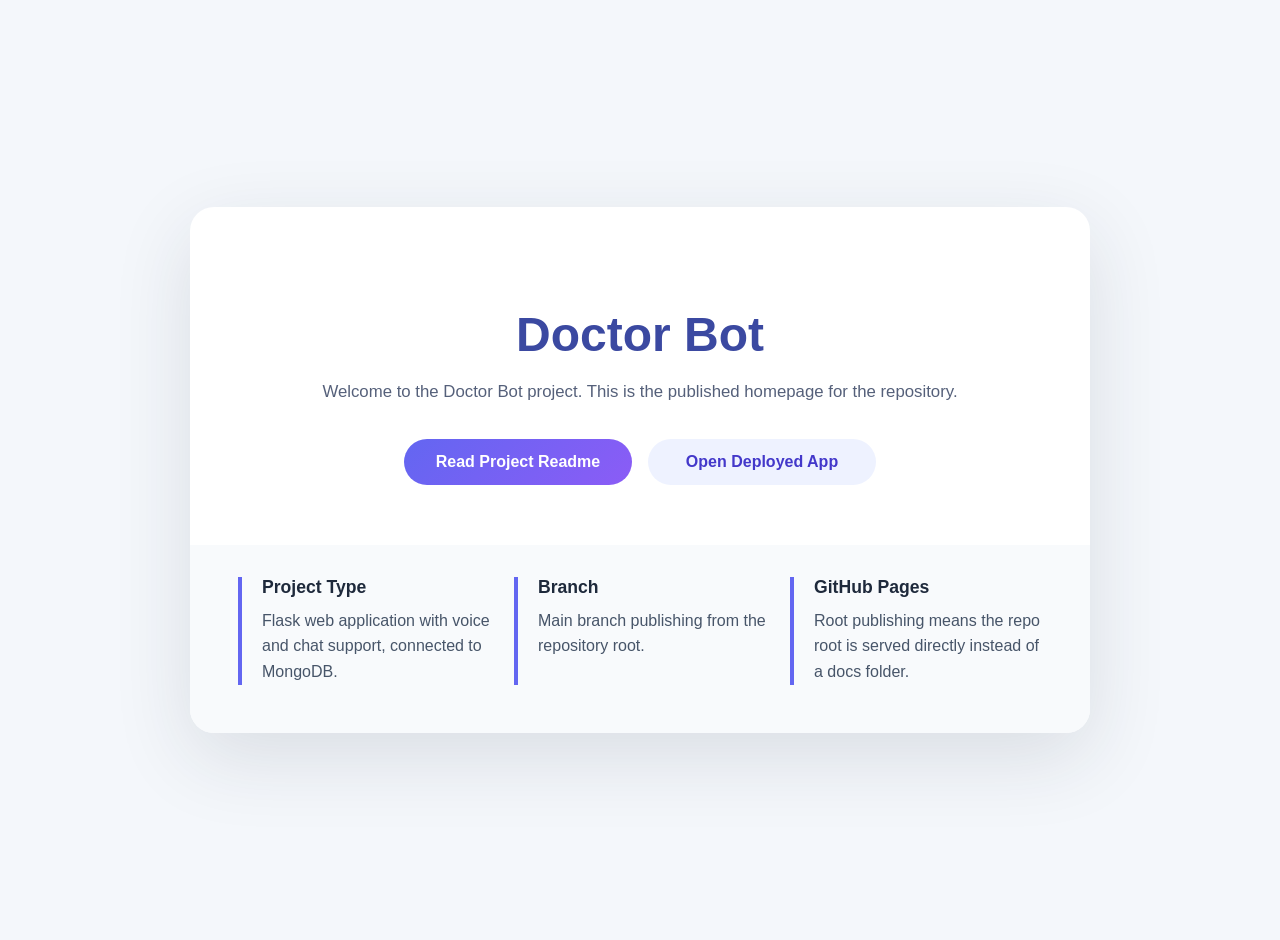
==== index.html @ 4a7c01ed "Add root index.html for GitHub Pages publishing" ====
<!DOCTYPE html>
<html lang="en">
<head>
  <meta charset="UTF-8">
  <meta name="viewport" content="width=device-width, initial-scale=1.0">
  <title>Doctor Bot</title>
  <style>
    body {
      margin: 0;
      font-family: 'Segoe UI', Tahoma, Geneva, Verdana, sans-serif;
      background: #f4f7fb;
      color: #2d3748;
      display: flex;
      justify-content: center;
      align-items: center;
      min-height: 100vh;
      padding: 20px;
    }
    .card {
      width: 100%;
      max-width: 900px;
      background: white;
      border-radius: 24px;
      box-shadow: 0 24px 80px rgba(31, 45, 61, 0.12);
      overflow: hidden;
    }
    .hero {
      padding: 60px 48px;
      text-align: center;
    }
    .hero h1 {
      font-size: 3rem;
      margin-bottom: 16px;
      color: #3b49a1;
    }
    .hero p {
      font-size: 1.05rem;
      line-height: 1.7;
      color: #55607a;
      max-width: 720px;
      margin: 0 auto 32px;
    }
    .actions {
      display: flex;
      flex-wrap: wrap;
      justify-content: center;
      gap: 16px;
    }
    .actions a {
      display: inline-flex;
      align-items: center;
      justify-content: center;
      min-width: 180px;
      padding: 14px 24px;
      border-radius: 999px;
      font-weight: 600;
      text-decoration: none;
      transition: transform 0.25s ease, box-shadow 0.25s ease;
    }
    .actions a.primary {
      background: linear-gradient(135deg, #6366f1, #8b5cf6);
      color: white;
    }
    .actions a.secondary {
      background: #eef2ff;
      color: #4338ca;
    }
    .actions a:hover {
      transform: translateY(-2px);
      box-shadow: 0 16px 32px rgba(99, 102, 241, 0.18);
    }
    .details {
      display: grid;
      grid-template-columns: repeat(auto-fit, minmax(220px, 1fr));
      gap: 24px;
      padding: 32px 48px 48px;
      background: #f8fafc;
    }
    .detail {
      border-left: 4px solid #6366f1;
      padding-left: 20px;
    }
    .detail h3 {
      margin: 0 0 10px;
      font-size: 1.1rem;
      color: #1e293b;
    }
    .detail p {
      margin: 0;
      color: #475569;
      line-height: 1.6;
    }
    @media (max-width: 640px) {
      .hero {
        padding: 40px 24px;
      }
      .details {
        padding: 24px;
      }
    }
  </style>
</head>
<body>
  <div class="card">
    <section class="hero">
      <h1>Doctor Bot</h1>
      <p>Welcome to the Doctor Bot project. This is the published homepage for the repository.</p>
      <div class="actions">
        <a class="primary" href="README.md">Read Project Readme</a>
        <a class="secondary" href="#">Open Deployed App</a>
      </div>
    </section>
    <section class="details">
      <div class="detail">
        <h3>Project Type</h3>
        <p>Flask web application with voice and chat support, connected to MongoDB.</p>
      </div>
      <div class="detail">
        <h3>Branch</h3>
        <p>Main branch publishing from the repository root.</p>
      </div>
      <div class="detail">
        <h3>GitHub Pages</h3>
        <p>Root publishing means the repo root is served directly instead of a docs folder.</p>
      </div>
    </section>
  </div>
</body>
</html>
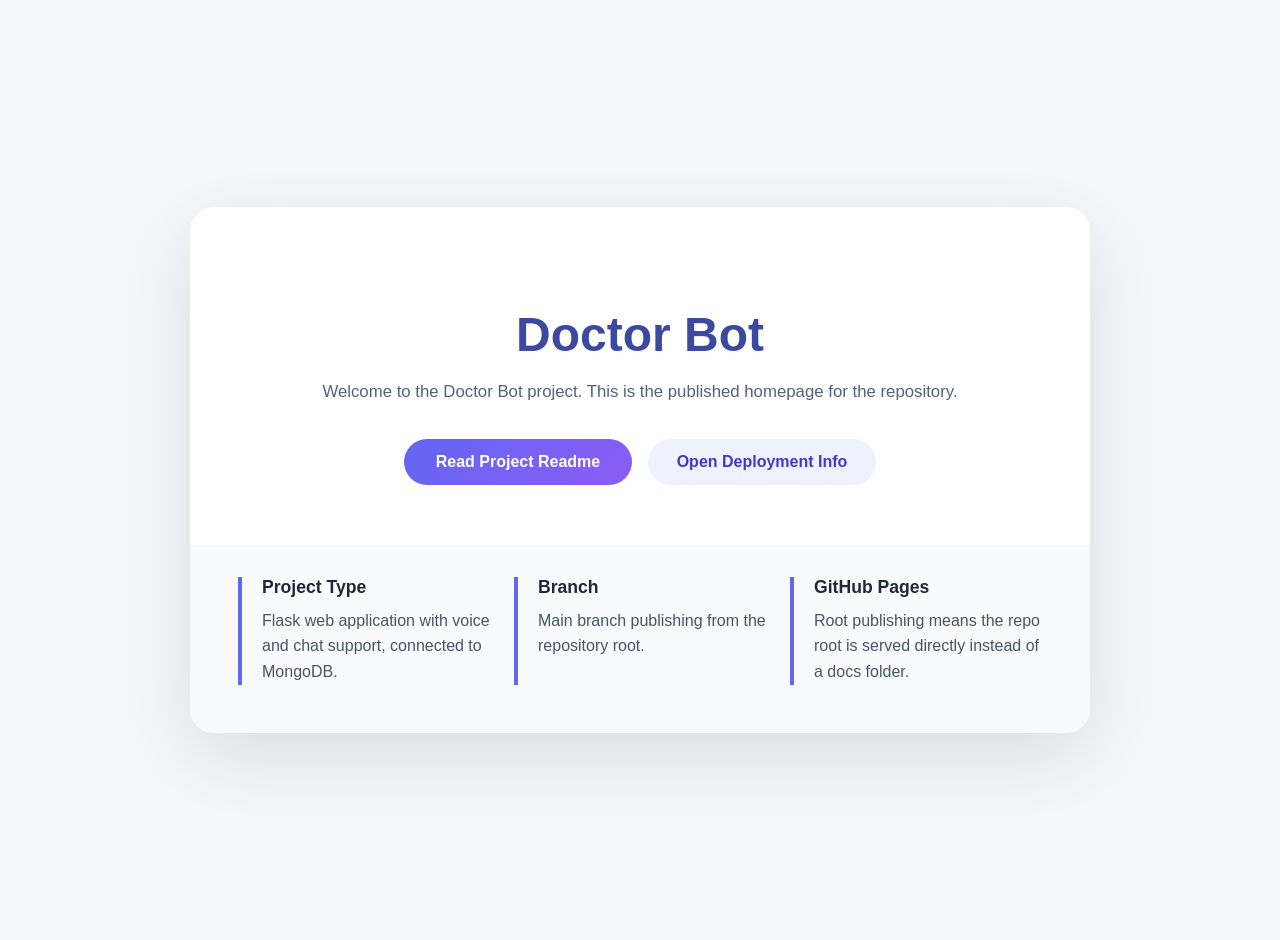
==== commit ad9dff46: "Fix root page button and add deployment URL fallback" ====
--- a/index.html
+++ b/index.html
@@ -107,7 +107,7 @@
       <p>Welcome to the Doctor Bot project. This is the published homepage for the repository.</p>
       <div class="actions">
         <a class="primary" href="README.md">Read Project Readme</a>
-        <a class="secondary" href="#">Open Deployed App</a>
+        <a id="deployedAppButton" class="secondary" href="README.md">Open Deployment Info</a>
       </div>
     </section>
     <section class="details">
@@ -125,5 +125,19 @@
       </div>
     </section>
   </div>
+  <script>
+    const DEPLOYED_APP_URL = '';
+    const deployedButton = document.getElementById('deployedAppButton');
+
+    if (DEPLOYED_APP_URL) {
+      deployedButton.href = DEPLOYED_APP_URL;
+      deployedButton.target = '_blank';
+      deployedButton.textContent = 'Open Deployed App';
+    } else {
+      deployedButton.href = 'README.md';
+      deployedButton.textContent = 'Open Deployment Info';
+      deployedButton.title = 'Deployment URL not configured';
+    }
+  </script>
 </body>
 </html>
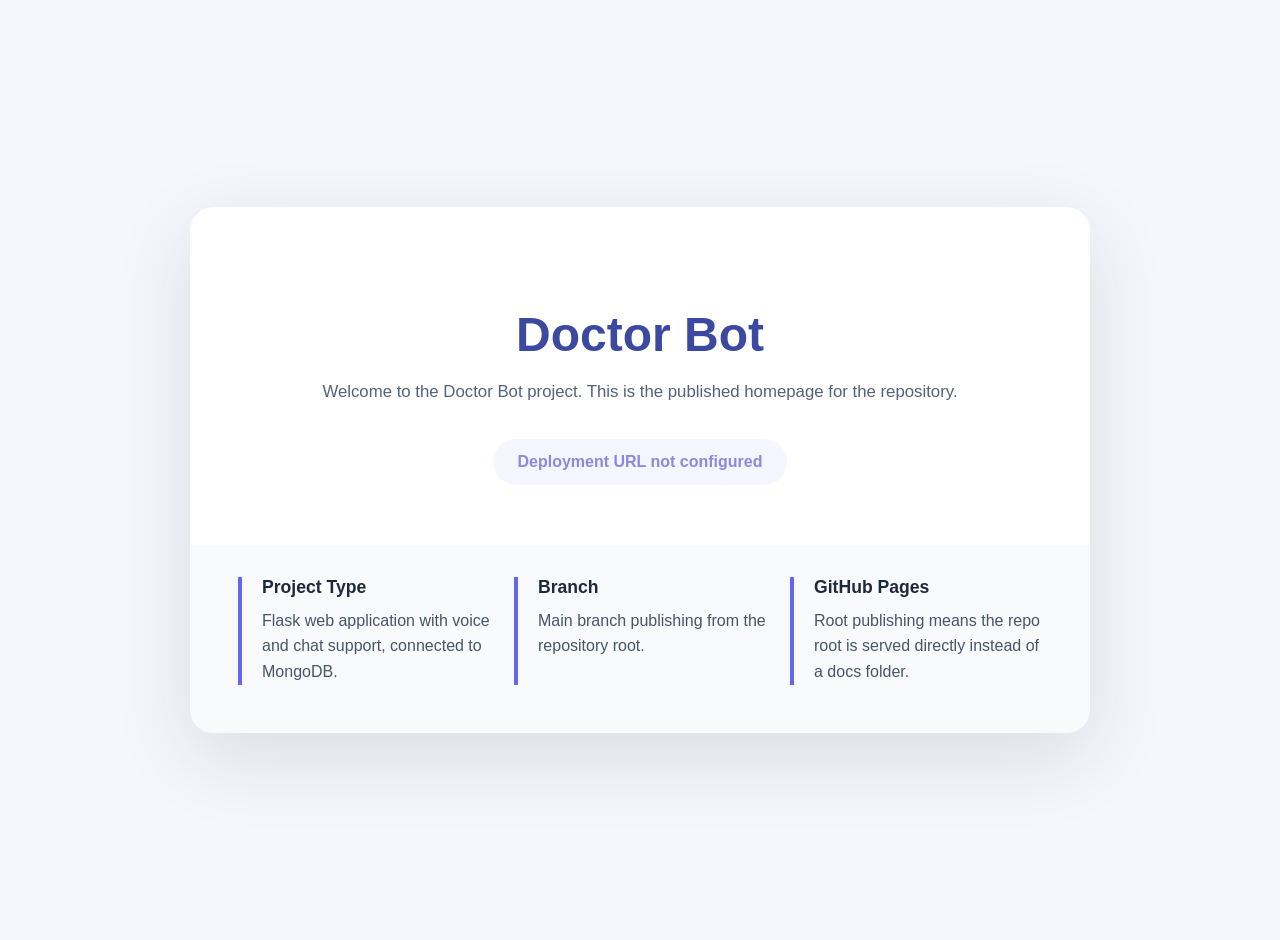
==== commit 788b8679: "Remove README link from homepage and disable deploy button until URL is configured" ====
--- a/index.html
+++ b/index.html
@@ -106,7 +106,6 @@
       <h1>Doctor Bot</h1>
       <p>Welcome to the Doctor Bot project. This is the published homepage for the repository.</p>
       <div class="actions">
-        <a class="primary" href="README.md">Read Project Readme</a>
         <a id="deployedAppButton" class="secondary" href="README.md">Open Deployment Info</a>
       </div>
     </section>
@@ -134,9 +133,11 @@
       deployedButton.target = '_blank';
       deployedButton.textContent = 'Open Deployed App';
     } else {
-      deployedButton.href = 'README.md';
-      deployedButton.textContent = 'Open Deployment Info';
-      deployedButton.title = 'Deployment URL not configured';
+      deployedButton.removeAttribute('href');
+      deployedButton.textContent = 'Deployment URL not configured';
+      deployedButton.classList.add('disabled');
+      deployedButton.style.pointerEvents = 'none';
+      deployedButton.style.opacity = '0.6';
     }
   </script>
 </body>
